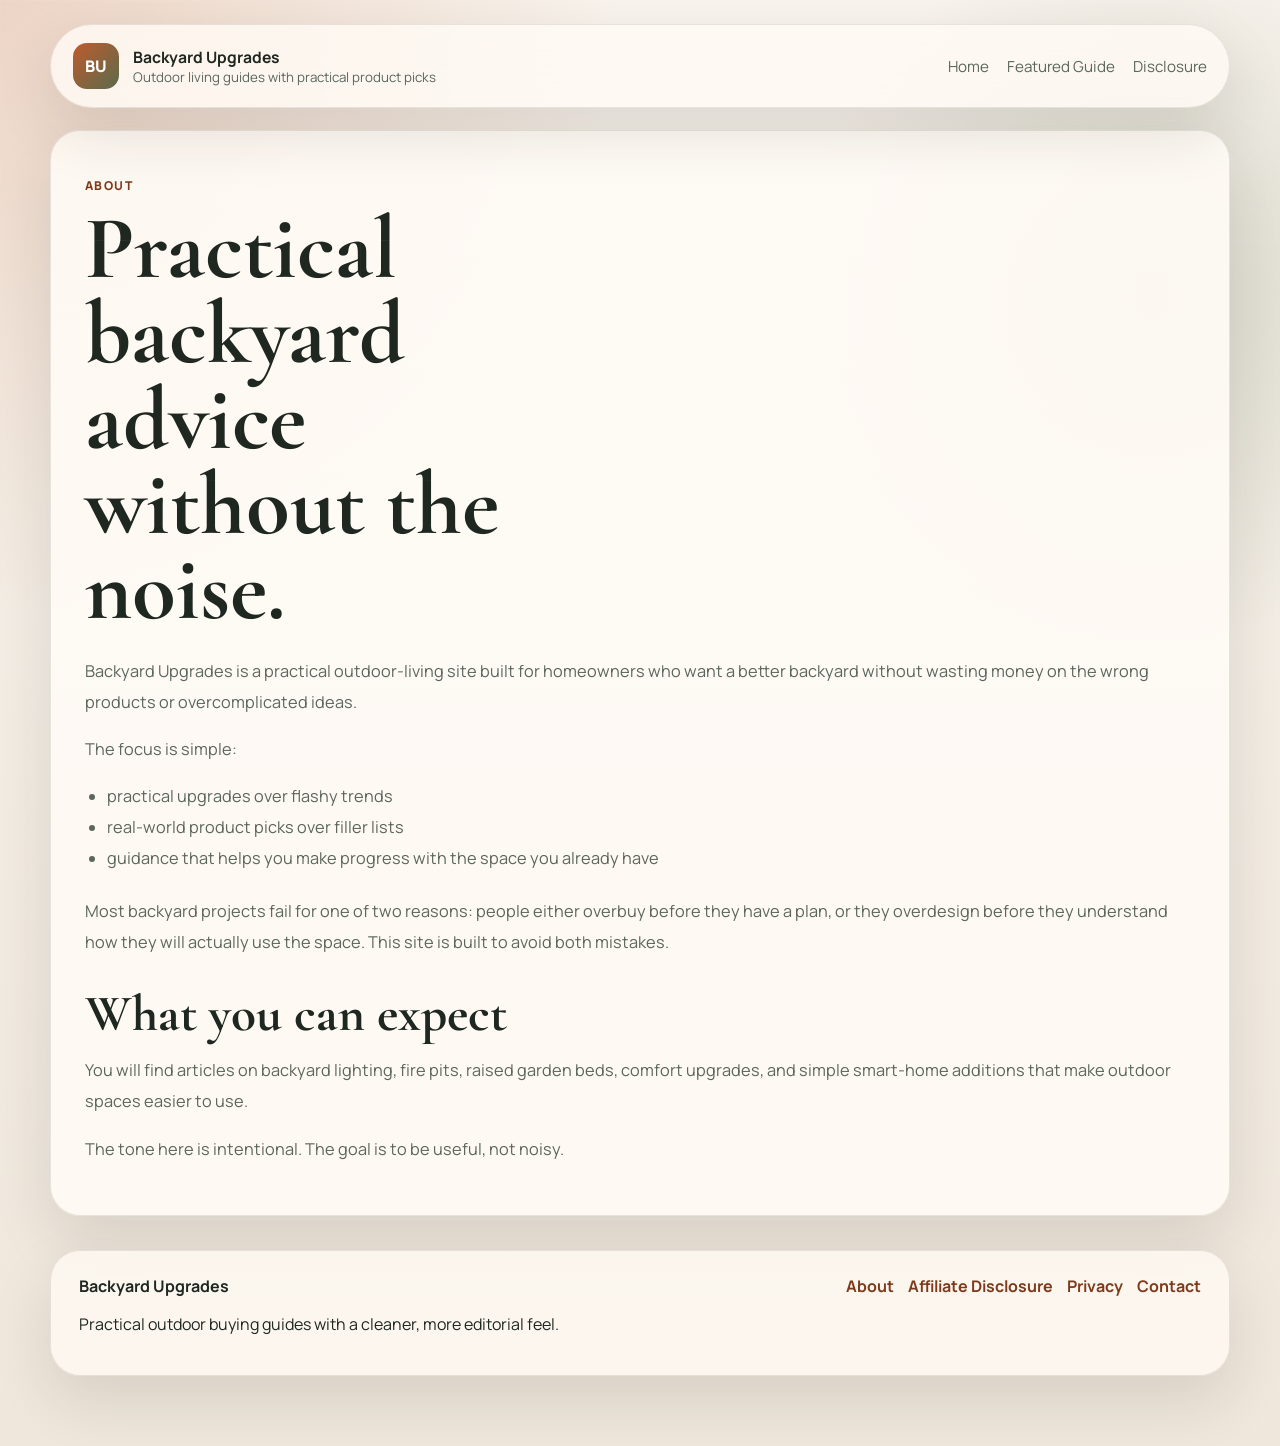
==== site/about.html @ f1013069 "Initial Backyard Upgrades site" ====
<!DOCTYPE html>
<html lang="en">
  <head>
    <meta charset="UTF-8" />
    <meta name="viewport" content="width=device-width, initial-scale=1.0" />
    <title>About | Backyard Upgrades</title>
    <meta
      name="description"
      content="Learn what Backyard Upgrades is about and how the site approaches practical outdoor living advice."
    />
    <link rel="preconnect" href="https://fonts.googleapis.com" />
    <link rel="preconnect" href="https://fonts.gstatic.com" crossorigin />
    <link
      href="https://fonts.googleapis.com/css2?family=Manrope:wght@400;500;600;700;800&family=Cormorant+Garamond:wght@500;600;700&display=swap"
      rel="stylesheet"
    />
    <link rel="stylesheet" href="./assets/styles.css" />
  </head>
  <body>
    <div class="site-shell article-shell">
      <header class="topbar">
        <a class="brand" href="./index.html">
          <span class="brand-mark">BU</span>
          <span class="brand-copy">
            <strong>Backyard Upgrades</strong>
            <small>Outdoor living guides with practical product picks</small>
          </span>
        </a>
        <nav class="nav-links">
          <a href="./index.html">Home</a>
          <a href="./article.html?slug=smart-backyard-setup">Featured Guide</a>
          <a href="./affiliate-disclosure.html">Disclosure</a>
        </nav>
      </header>

      <main class="page-main">
        <section class="page-hero">
          <p class="eyebrow">About</p>
          <h1>Practical backyard advice without the noise.</h1>
        </section>
        <div class="prose">
          <p>Backyard Upgrades is a practical outdoor-living site built for homeowners who want a better backyard without wasting money on the wrong products or overcomplicated ideas.</p>
          <p>The focus is simple:</p>
          <ul>
            <li>practical upgrades over flashy trends</li>
            <li>real-world product picks over filler lists</li>
            <li>guidance that helps you make progress with the space you already have</li>
          </ul>
          <p>Most backyard projects fail for one of two reasons: people either overbuy before they have a plan, or they overdesign before they understand how they will actually use the space. This site is built to avoid both mistakes.</p>
          <h2>What you can expect</h2>
          <p>You will find articles on backyard lighting, fire pits, raised garden beds, comfort upgrades, and simple smart-home additions that make outdoor spaces easier to use.</p>
          <p>The tone here is intentional. The goal is to be useful, not noisy.</p>
        </div>
      </main>

      <footer class="site-footer">
        <div>
          <strong>Backyard Upgrades</strong>
          <p>Practical outdoor buying guides with a cleaner, more editorial feel.</p>
        </div>
        <nav class="footer-links">
          <a href="./about.html">About</a>
          <a href="./affiliate-disclosure.html">Affiliate Disclosure</a>
          <a href="./privacy.html">Privacy</a>
          <a href="./contact.html">Contact</a>
        </nav>
      </footer>
    </div>
  </body>
</html>
---- site/assets/styles.css ----
:root {
  --bg: #f4efe7;
  --bg-elevated: rgba(255, 251, 245, 0.74);
  --surface: #fffaf2;
  --surface-strong: #fffdf9;
  --ink: #1f2721;
  --muted: #5b665d;
  --line: rgba(31, 39, 33, 0.1);
  --accent: #bf5b2c;
  --accent-deep: #7f3a1b;
  --moss: #5a6b4d;
  --glow: rgba(191, 91, 44, 0.18);
  --shadow: 0 24px 60px rgba(38, 31, 24, 0.12);
  --radius-xl: 30px;
  --radius-lg: 22px;
  --radius-md: 16px;
  --max-width: 1180px;
}

* {
  box-sizing: border-box;
}

html {
  scroll-behavior: smooth;
}

body {
  margin: 0;
  font-family: "Manrope", sans-serif;
  color: var(--ink);
  background:
    radial-gradient(circle at top left, rgba(191, 91, 44, 0.2), transparent 32%),
    radial-gradient(circle at right 10% top 20%, rgba(90, 107, 77, 0.18), transparent 22%),
    linear-gradient(180deg, #f8f3ec 0%, #f2ece3 52%, #efe7dc 100%);
}

body::before {
  content: "";
  position: fixed;
  inset: 0;
  pointer-events: none;
  background-image:
    linear-gradient(rgba(255, 255, 255, 0.22) 1px, transparent 1px),
    linear-gradient(90deg, rgba(255, 255, 255, 0.18) 1px, transparent 1px);
  background-size: 120px 120px;
  mask-image: linear-gradient(180deg, rgba(0, 0, 0, 0.28), transparent 85%);
}

a {
  color: inherit;
  text-decoration: none;
}

.site-shell {
  width: min(calc(100% - 32px), var(--max-width));
  margin: 24px auto 40px;
}

.topbar {
  display: flex;
  justify-content: space-between;
  align-items: center;
  gap: 24px;
  padding: 18px 22px;
  margin-bottom: 22px;
  border: 1px solid var(--line);
  border-radius: 999px;
  background: rgba(255, 250, 244, 0.82);
  backdrop-filter: blur(18px);
  box-shadow: var(--shadow);
}

.site-footer {
  display: flex;
  justify-content: space-between;
  gap: 18px;
  align-items: flex-start;
  margin-top: 34px;
  padding: 24px 28px;
  border: 1px solid var(--line);
  border-radius: var(--radius-xl);
  background: rgba(255, 250, 244, 0.78);
  backdrop-filter: blur(16px);
  box-shadow: var(--shadow);
}

.footer-links {
  display: flex;
  flex-wrap: wrap;
  gap: 14px;
}

.footer-links a {
  color: var(--accent-deep);
  font-weight: 700;
}

.brand {
  display: inline-flex;
  align-items: center;
  gap: 14px;
  min-width: 0;
}

.brand-mark {
  display: inline-grid;
  place-items: center;
  width: 46px;
  height: 46px;
  border-radius: 14px;
  font-weight: 800;
  color: white;
  background: linear-gradient(135deg, var(--accent), var(--moss));
}

.brand-copy {
  display: grid;
}

.brand-copy strong {
  font-size: 0.98rem;
}

.brand-copy small,
.nav-links a,
.hero-text,
.panel-list,
.card-meta,
.article-meta,
.prose p,
.prose li,
.empty-state p,
.sidebar-card p {
  color: var(--muted);
}

.nav-links {
  display: inline-flex;
  gap: 18px;
  flex-wrap: wrap;
}

.nav-links a {
  font-size: 0.95rem;
}

.hero,
.article-hero {
  display: grid;
  grid-template-columns: 1.25fr 0.75fr;
  gap: 24px;
  padding: 42px;
  border-radius: var(--radius-xl);
  border: 1px solid rgba(255, 255, 255, 0.45);
  background:
    linear-gradient(135deg, rgba(255, 253, 249, 0.92), rgba(251, 244, 235, 0.84)),
    linear-gradient(180deg, rgba(255, 255, 255, 0.4), transparent);
  box-shadow: var(--shadow);
  overflow: hidden;
  position: relative;
}

.hero::after,
.article-hero::after {
  content: "";
  position: absolute;
  width: 340px;
  height: 340px;
  right: -90px;
  top: -130px;
  background: radial-gradient(circle, rgba(191, 91, 44, 0.15), transparent 70%);
}

.eyebrow,
.card-tag,
.panel-label,
.label {
  text-transform: uppercase;
  letter-spacing: 0.12em;
  font-size: 0.76rem;
  font-weight: 800;
}

.eyebrow,
.card-tag,
.panel-label {
  color: var(--accent-deep);
}

h1,
h2,
h3 {
  font-family: "Cormorant Garamond", serif;
  line-height: 0.95;
  margin: 0;
}

h1 {
  font-size: clamp(3.4rem, 7vw, 6.2rem);
  max-width: 12ch;
  margin: 10px 0 18px;
}

h2 {
  font-size: clamp(2.3rem, 4vw, 3.5rem);
}

h3 {
  font-size: clamp(1.6rem, 3vw, 2.3rem);
}

.hero-text {
  font-size: 1.05rem;
  line-height: 1.75;
  max-width: 62ch;
}

.hero-actions,
.controls,
.filter-row,
.hero-stats,
.article-meta,
.card-meta,
.category-chips {
  display: flex;
  flex-wrap: wrap;
  gap: 12px;
}

.button,
.filter-chip {
  display: inline-flex;
  align-items: center;
  justify-content: center;
  min-height: 46px;
  padding: 0 18px;
  border-radius: 999px;
  border: 1px solid transparent;
  font-weight: 700;
  transition: transform 180ms ease, box-shadow 180ms ease, background 180ms ease;
}

.button:hover,
.filter-chip:hover,
.text-link:hover,
.related-item:hover {
  transform: translateY(-1px);
}

.button.primary {
  color: white;
  background: linear-gradient(135deg, var(--accent), #d97a3f);
  box-shadow: 0 14px 30px var(--glow);
}

.button.secondary,
.filter-chip {
  border-color: var(--line);
  background: rgba(255, 255, 255, 0.62);
}

.button.disabled {
  pointer-events: none;
  opacity: 0.65;
}

.filter-chip.active {
  color: white;
  background: linear-gradient(135deg, var(--moss), #7d8f69);
}

.hero-panel,
.featured-card,
.article-card,
.sidebar-card,
.affiliate-card,
.empty-state {
  border-radius: var(--radius-lg);
  border: 1px solid var(--line);
  background: var(--bg-elevated);
  backdrop-filter: blur(16px);
}

.hero-panel,
.sidebar-card {
  padding: 24px;
}

.panel-list {
  padding-left: 18px;
  line-height: 1.8;
}

.hero-stats {
  margin-top: 28px;
}

.hero-stats div {
  min-width: 92px;
  padding: 14px;
  border-radius: var(--radius-md);
  background: rgba(255, 255, 255, 0.7);
}

.hero-stats strong {
  display: block;
  font-size: 1.25rem;
}

.featured-grid,
.article-grid,
.article-layout {
  display: grid;
  gap: 18px;
}

.featured-grid {
  grid-template-columns: 1.2fr 1fr 1fr;
  margin: 22px 0 48px;
}

.featured-card {
  padding: 28px;
  min-height: 220px;
  box-shadow: var(--shadow);
}

.featured-large {
  background:
    linear-gradient(160deg, rgba(31, 39, 33, 0.95), rgba(67, 72, 57, 0.88)),
    linear-gradient(45deg, rgba(255, 255, 255, 0.08), transparent);
  color: white;
}

.featured-large p,
.featured-large .card-tag,
.featured-large .text-link {
  color: rgba(255, 255, 255, 0.82);
}

.library-header,
.category-band {
  display: flex;
  justify-content: space-between;
  gap: 18px;
  align-items: end;
  margin-bottom: 20px;
}

.search input {
  width: min(320px, 75vw);
  min-height: 48px;
  padding: 0 16px;
  border-radius: 999px;
  border: 1px solid var(--line);
  background: rgba(255, 255, 255, 0.72);
  font: inherit;
}

.article-grid {
  grid-template-columns: repeat(3, minmax(0, 1fr));
  margin-bottom: 48px;
}

.article-card {
  padding: 26px;
  min-height: 260px;
  display: grid;
  align-content: start;
  gap: 14px;
  box-shadow: var(--shadow);
  animation: rise 540ms ease both;
}

.article-card.featured {
  background:
    linear-gradient(180deg, rgba(255, 255, 255, 0.82), rgba(255, 247, 237, 0.9)),
    rgba(255, 255, 255, 0.8);
}

.text-link {
  font-weight: 800;
  color: var(--accent-deep);
}

.category-band {
  margin-top: 10px;
}

.category-chips span {
  padding: 12px 16px;
  border: 1px solid var(--line);
  border-radius: 999px;
  background: rgba(255, 255, 255, 0.58);
}

.article-shell {
  margin-bottom: 70px;
}

.article-hero h1 {
  max-width: 14ch;
  font-size: clamp(2.9rem, 6vw, 4.8rem);
}

.article-meta span {
  padding: 10px 14px;
  border: 1px solid var(--line);
  border-radius: 999px;
  background: rgba(255, 255, 255, 0.58);
  font-size: 0.92rem;
}

.article-layout {
  grid-template-columns: minmax(0, 1.4fr) minmax(280px, 0.6fr);
  align-items: start;
  margin-top: 24px;
}

.article-body {
  padding: 34px;
  border-radius: var(--radius-xl);
  border: 1px solid var(--line);
  background: rgba(255, 251, 246, 0.9);
  box-shadow: var(--shadow);
}

.page-main {
  padding: 34px;
  border-radius: var(--radius-xl);
  border: 1px solid var(--line);
  background: rgba(255, 251, 246, 0.9);
  box-shadow: var(--shadow);
}

.page-hero {
  margin-bottom: 24px;
}

.prose h2,
.prose h3 {
  margin-top: 32px;
  margin-bottom: 14px;
}

.prose p,
.prose li {
  font-size: 1.02rem;
  line-height: 1.9;
}

.prose ul {
  margin: 10px 0 22px;
  padding-left: 22px;
}

.prose ol {
  margin: 10px 0 22px;
  padding-left: 24px;
}

.prose a {
  color: var(--accent-deep);
  text-decoration: underline;
  text-decoration-thickness: 1px;
  text-underline-offset: 0.16em;
}

.label {
  margin-top: 24px;
  margin-bottom: 4px;
  color: var(--ink);
}

.affiliate-card {
  display: flex;
  justify-content: space-between;
  gap: 18px;
  align-items: center;
  padding: 22px;
  margin: 18px 0;
  background:
    linear-gradient(135deg, rgba(255, 245, 233, 0.96), rgba(255, 255, 255, 0.86)),
    rgba(255, 255, 255, 0.75);
}

.product-card {
  display: grid;
  grid-template-columns: minmax(200px, 280px) minmax(0, 1fr);
  gap: 20px;
  align-items: stretch;
  padding: 18px;
  margin: 22px 0;
  border-radius: var(--radius-lg);
  border: 1px solid var(--line);
  background:
    linear-gradient(135deg, rgba(255, 249, 241, 0.98), rgba(255, 255, 255, 0.88)),
    rgba(255, 255, 255, 0.74);
  box-shadow: var(--shadow);
}

.product-card__media {
  min-height: 220px;
  border-radius: calc(var(--radius-lg) - 4px);
  overflow: hidden;
  background:
    radial-gradient(circle at top left, rgba(191, 91, 44, 0.12), transparent 38%),
    linear-gradient(180deg, rgba(255, 255, 255, 0.8), rgba(245, 236, 224, 0.84));
  border: 1px solid rgba(31, 39, 33, 0.08);
}

.product-card__media img {
  display: block;
  width: 100%;
  height: 100%;
  object-fit: cover;
}

.product-card__content {
  display: grid;
  align-content: start;
  gap: 10px;
}

.product-card__content strong {
  font-size: 1.2rem;
}

.product-card--missing-image {
  grid-template-columns: 1fr;
}

.product-card--missing-image .product-card__media {
  display: none;
}

.prose-image {
  margin: 24px 0;
  border-radius: var(--radius-lg);
  overflow: hidden;
  border: 1px solid var(--line);
  background: rgba(255, 255, 255, 0.7);
  box-shadow: var(--shadow);
}

.prose-image img {
  display: block;
  width: 100%;
  height: auto;
  max-height: 460px;
  object-fit: cover;
}

.prose-image figcaption {
  padding: 12px 16px;
  font-size: 0.95rem;
  color: var(--muted);
  border-top: 1px solid var(--line);
}

.prose-image--missing {
  display: none;
}

.affiliate-card strong {
  display: block;
  margin: 6px 0;
}

.related-list {
  display: grid;
  gap: 12px;
}

.related-item {
  display: grid;
  gap: 4px;
  padding: 14px;
  border-radius: var(--radius-md);
  background: rgba(255, 255, 255, 0.6);
  border: 1px solid var(--line);
}

.related-item span {
  font-size: 0.78rem;
  text-transform: uppercase;
  letter-spacing: 0.08em;
  color: var(--accent-deep);
  font-weight: 800;
}

.sidebar-card.muted {
  background: rgba(245, 239, 228, 0.74);
}

.empty-state {
  padding: 28px;
}

.sr-only {
  position: absolute;
  width: 1px;
  height: 1px;
  padding: 0;
  margin: -1px;
  overflow: hidden;
  clip: rect(0, 0, 0, 0);
  white-space: nowrap;
  border: 0;
}

@keyframes rise {
  from {
    opacity: 0;
    transform: translateY(14px);
  }

  to {
    opacity: 1;
    transform: translateY(0);
  }
}

@media (max-width: 980px) {
  .topbar,
  .site-footer,
  .library-header,
  .category-band,
  .hero,
  .article-hero,
  .article-layout {
    grid-template-columns: 1fr;
    flex-direction: column;
    align-items: stretch;
  }

  .featured-grid,
  .article-grid {
    grid-template-columns: 1fr;
  }

  .topbar {
    border-radius: 28px;
  }
}

@media (max-width: 640px) {
  .site-shell {
    width: min(calc(100% - 20px), var(--max-width));
  }

  .topbar,
  .hero,
  .article-hero,
  .article-body,
  .featured-card,
  .article-card,
  .sidebar-card {
    padding: 20px;
  }

  h1 {
    font-size: clamp(2.8rem, 14vw, 4.2rem);
  }

  .affiliate-card {
    flex-direction: column;
    align-items: start;
  }

  .product-card {
    grid-template-columns: 1fr;
  }

  .product-card__media {
    min-height: 200px;
  }

  .nav-links {
    gap: 12px;
  }

  .brand-copy small {
    display: none;
  }
}
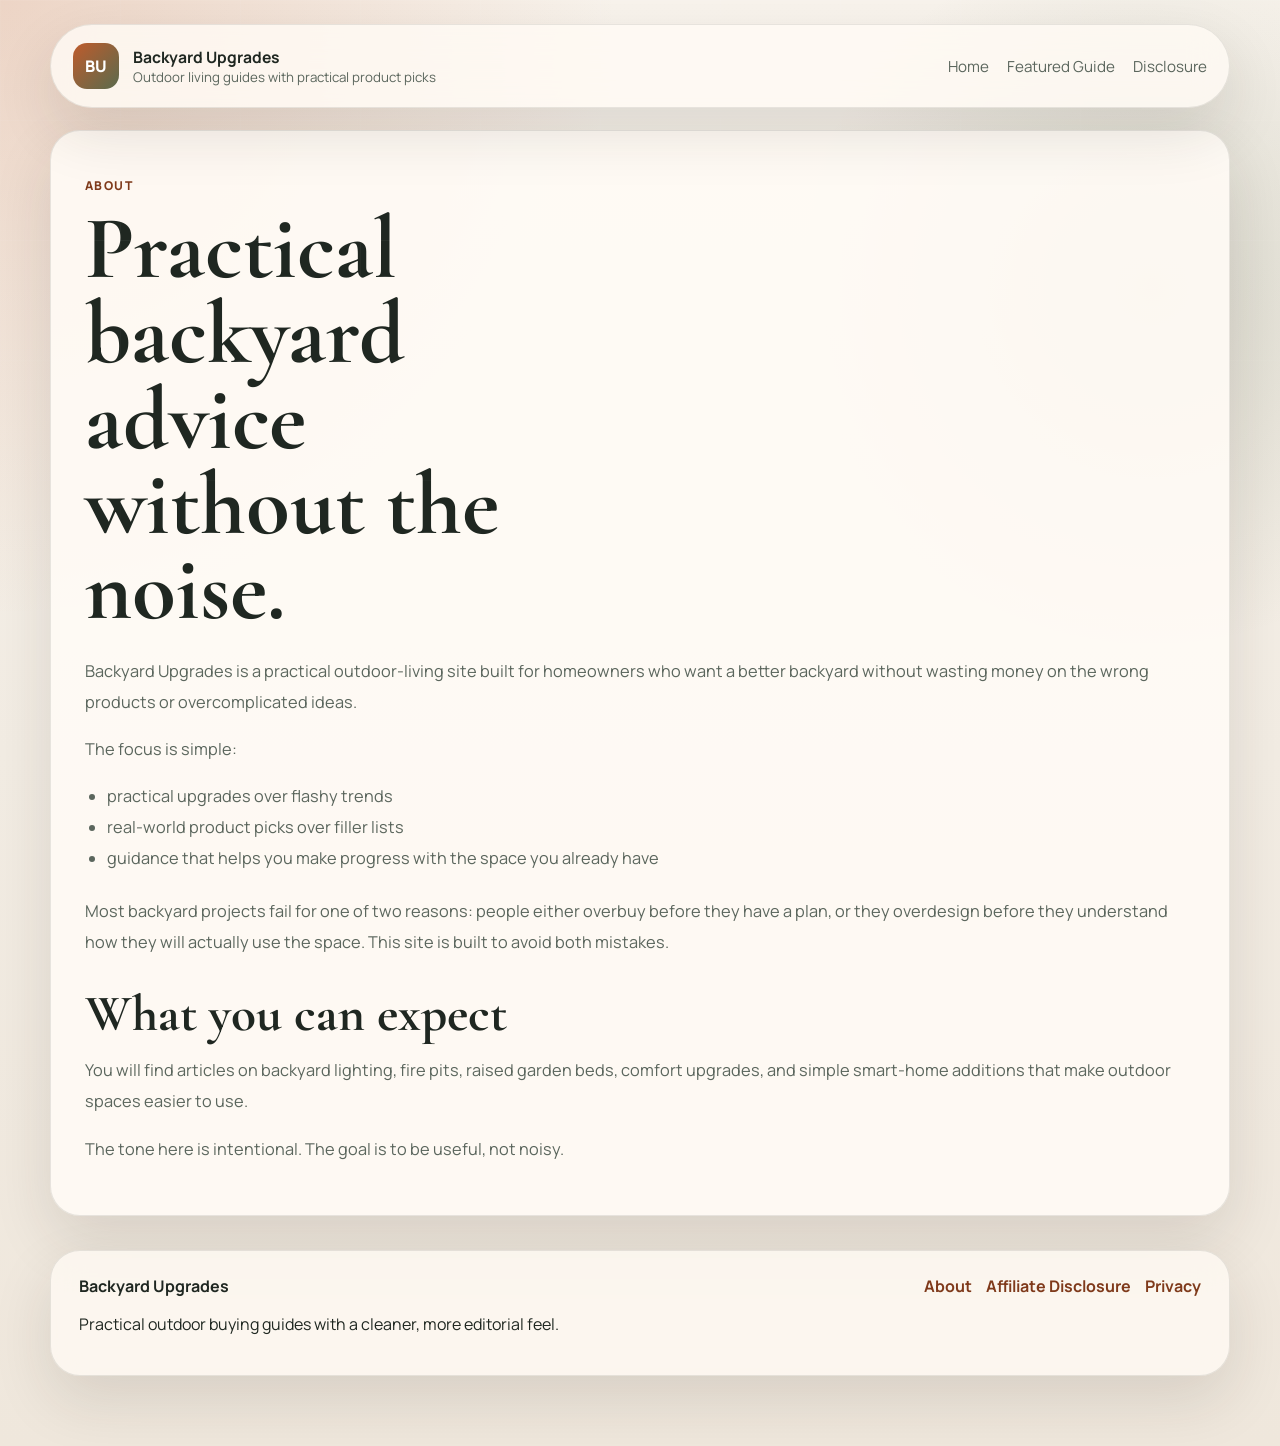
==== commit 3f0eb9fe: "Finalize launch-ready site cleanup" ====
--- a/site/about.html
+++ b/site/about.html
@@ -8,6 +8,8 @@
       name="description"
       content="Learn what Backyard Upgrades is about and how the site approaches practical outdoor living advice."
     />
+    <link rel="canonical" href="https://ashleysnl.github.io/BackyardUpgrades/site/about.html" />
+    <meta property="og:url" content="https://ashleysnl.github.io/BackyardUpgrades/site/about.html" />
     <link rel="preconnect" href="https://fonts.googleapis.com" />
     <link rel="preconnect" href="https://fonts.gstatic.com" crossorigin />
     <link
@@ -62,7 +64,6 @@
           <a href="./about.html">About</a>
           <a href="./affiliate-disclosure.html">Affiliate Disclosure</a>
           <a href="./privacy.html">Privacy</a>
-          <a href="./contact.html">Contact</a>
         </nav>
       </footer>
     </div>
--- a/site/assets/styles.css
+++ b/site/assets/styles.css
@@ -515,6 +515,7 @@
   width: 100%;
   height: 100%;
   object-fit: cover;
+  aspect-ratio: 4 / 3;
 }
 
 .product-card__content {
